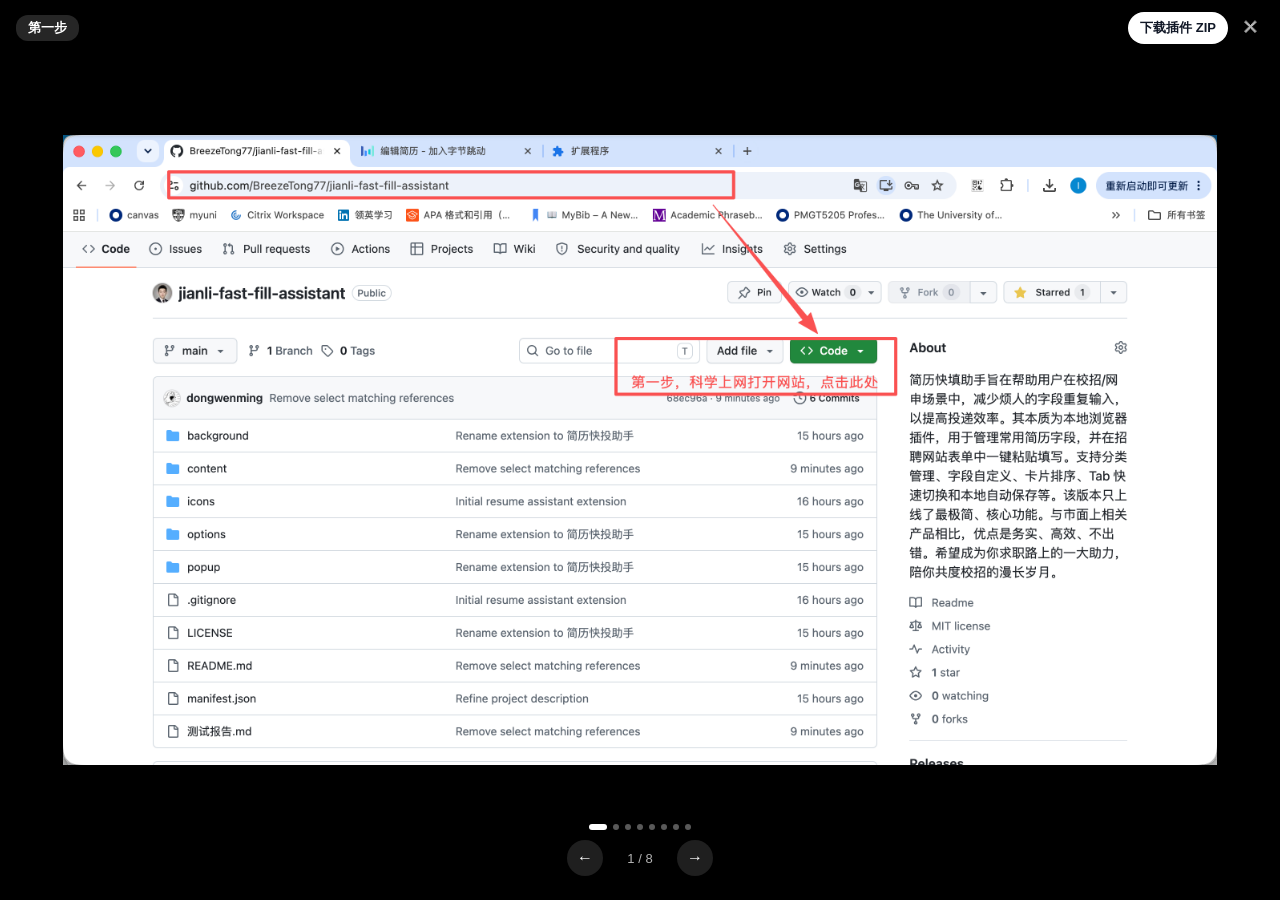
==== demo/resume-assistant-demo.html @ 9791b79c "Initial release of 简历快投助手" ====
<!DOCTYPE html>
<html lang="zh-CN">
<head>
<meta charset="UTF-8">
<meta name="viewport" content="width=device-width, initial-scale=1.0, maximum-scale=1.0, user-scalable=no">
<title>简历快投助手 · 操作演示</title>
<style>
  * { margin: 0; padding: 0; box-sizing: border-box; }
  body {
    font-family: -apple-system, BlinkMacSystemFont, "PingFang SC", "Microsoft YaHei", sans-serif;
    background: #000;
    display: flex; flex-direction: column; align-items: center;
    min-height: 100vh; min-height: 100dvh;
    overflow: hidden;
    touch-action: pan-y;
    -webkit-tap-highlight-color: transparent;
  }

  .header {
    position: fixed; top: 0; left: 0; right: 0; z-index: 10;
    display: flex; align-items: center; justify-content: space-between;
    padding: 12px 16px;
    background: linear-gradient(180deg, rgba(0,0,0,0.7) 0%, rgba(0,0,0,0) 100%);
  }
  .header .step-label {
    color: #fff; font-size: 13px; font-weight: 600;
    background: rgba(255,255,255,0.15); padding: 4px 12px; border-radius: 12px;
  }
  .header-actions { display: flex; align-items: center; gap: 10px; }
  .download-link {
    color: #111827; text-decoration: none; font-size: 13px; font-weight: 700;
    background: #fff; padding: 7px 12px; border-radius: 999px;
    box-shadow: 0 8px 24px rgba(0,0,0,0.18);
  }
  .download-link:active { transform: translateY(1px); }
  .header .close {
    color: rgba(255,255,255,0.7); font-size: 18px; padding: 4px; cursor: pointer;
  }

  .slider {
    width: 100%; flex: 1;
    display: flex; align-items: center; justify-content: center;
    overflow: hidden; position: relative;
  }
  .slides {
    display: flex; transition: transform 0.35s cubic-bezier(0.25, 0.46, 0.45, 0.94);
    height: 100%; width: 100%;
  }
  .slide {
    flex: 0 0 100%; display: flex; align-items: center; justify-content: center;
    padding: 4px;
  }
  .slide img {
    width: 100%; height: auto; max-height: 70vh; max-height: 70dvh;
    object-fit: contain;
    border-radius: 6px; box-shadow: 0 4px 24px rgba(0,0,0,0.3);
  }

  .footer {
    position: fixed; bottom: 0; left: 0; right: 0; z-index: 10;
    padding: 16px 20px 24px;
    background: linear-gradient(0deg, rgba(0,0,0,0.8) 0%, rgba(0,0,0,0) 100%);
    display: flex; flex-direction: column; align-items: center; gap: 10px;
  }
  .dots {
    display: flex; gap: 6px;
  }
  .dot {
    width: 6px; height: 6px; border-radius: 50%;
    background: rgba(255,255,255,0.35); transition: all 0.3s;
  }
  .dot.active { background: #fff; width: 18px; border-radius: 3px; }

  .nav-row {
    display: flex; gap: 12px; align-items: center;
  }
  .nav-btn {
    width: 36px; height: 36px; border-radius: 50%;
    background: rgba(255,255,255,0.12); border: none; color: #fff;
    font-size: 16px; cursor: pointer; display: flex; align-items: center;
    justify-content: center; transition: background 0.2s;
  }
  .nav-btn:active { background: rgba(255,255,255,0.25); }
  .page-num {
    color: rgba(255,255,255,0.7); font-size: 13px; font-weight: 500;
    min-width: 50px; text-align: center;
  }
</style>
</head>
<body>

<div class="header">
  <span class="step-label" id="stepLabel">第一步</span>
  <div class="header-actions">
    <a class="download-link" href="https://github.com/BreezeTong77/jianli-fast-fill-assistant/archive/refs/heads/main.zip" target="_blank" rel="noopener">下载插件 ZIP</a>
    <span class="close">✕</span>
  </div>
</div>

<div class="slider" id="slider">
  <div class="slides" id="slides"></div>
</div>

<div class="footer">
  <div class="dots" id="dots"></div>
  <div class="nav-row">
    <button class="nav-btn" id="prevBtn">←</button>
    <span class="page-num" id="pageNum">1 / 8</span>
    <button class="nav-btn" id="nextBtn">→</button>
  </div>
</div>

<script>
const images = [
  'assets/step-01-open-repo.png',
  'assets/step-02-download.png',
  'assets/step-03-manage-extensions.png',
  'assets/step-04-load-unpacked.png',
  'assets/step-05-pin-extension.png',
  'assets/step-07-open-settings.png',
  'assets/step-06-settings.png',
  'assets/step-08-paste.png'
];

const steps = ['第一步', '第二步', '第三步', '第四步', '第五步', '第六步', '第七步', '第八步'];

let current = 0;
let startX = 0;
let isDragging = false;

const slidesEl = document.getElementById('slides');
const dotsEl = document.getElementById('dots');
const stepLabel = document.getElementById('stepLabel');
const pageNum = document.getElementById('pageNum');

// 渲染
images.forEach((url, i) => {
  const slide = document.createElement('div');
  slide.className = 'slide';
  const img = document.createElement('img');
  img.src = url;
  img.alt = steps[i];
  img.loading = i === 0 ? 'eager' : 'lazy';
  slide.appendChild(img);
  slidesEl.appendChild(slide);

  const dot = document.createElement('div');
  dot.className = 'dot' + (i === 0 ? ' active' : '');
  dot.addEventListener('click', () => goTo(i));
  dotsEl.appendChild(dot);
});

function goTo(index) {
  current = Math.max(0, Math.min(index, images.length - 1));
  slidesEl.style.transform = `translateX(-${current * 100}%)`;
  stepLabel.textContent = steps[current];
  pageNum.textContent = `${current + 1} / ${images.length}`;
  document.querySelectorAll('.dot').forEach((d, i) => {
    d.classList.toggle('active', i === current);
  });
}

document.getElementById('prevBtn').addEventListener('click', () => goTo(current - 1));
document.getElementById('nextBtn').addEventListener('click', () => goTo(current + 1));

// 触摸滑动
const slider = document.getElementById('slider');
slider.addEventListener('touchstart', (e) => {
  startX = e.touches[0].clientX;
  isDragging = true;
  slidesEl.style.transition = 'none';
}, { passive: true });

slider.addEventListener('touchmove', (e) => {
  if (!isDragging) return;
  const dx = e.touches[0].clientX - startX;
  slidesEl.style.transform = `translateX(${-current * 100 + (dx / slider.offsetWidth * 100)}%)`;
}, { passive: true });

slider.addEventListener('touchend', (e) => {
  if (!isDragging) return;
  isDragging = false;
  slidesEl.style.transition = 'transform 0.35s cubic-bezier(0.25, 0.46, 0.45, 0.94)';
  const dx = e.changedTouches[0].clientX - startX;
  if (dx < -50) goTo(current + 1);
  else if (dx > 50) goTo(current - 1);
  else goTo(current);
});

// 键盘
document.addEventListener('keydown', (e) => {
  if (e.key === 'ArrowRight') goTo(current + 1);
  if (e.key === 'ArrowLeft') goTo(current - 1);
});
</script>
</body>
</html>
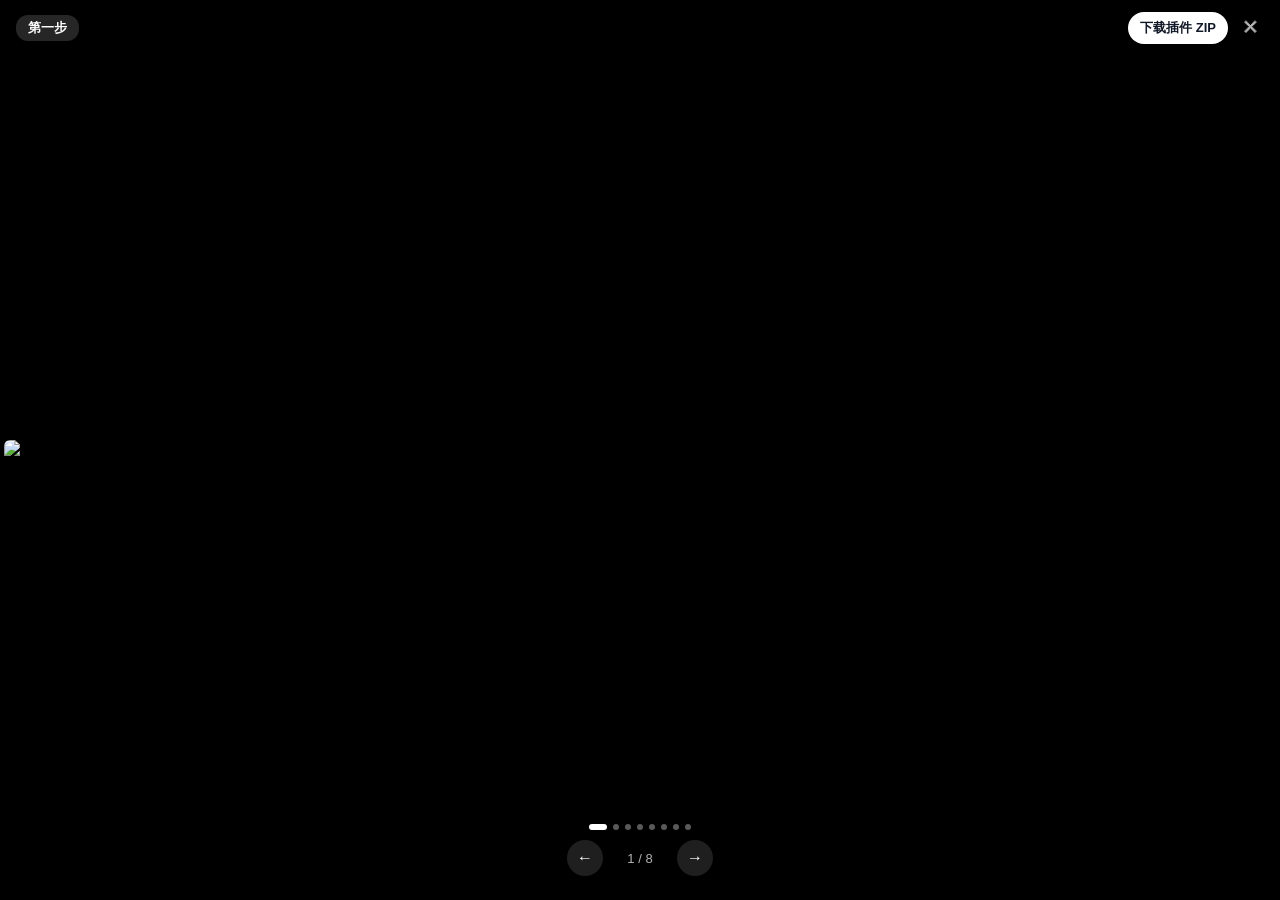
==== commit 10e1d389: "Publish demo page" ====
--- a/demo/resume-assistant-demo.html
+++ b/demo/resume-assistant-demo.html
@@ -112,14 +112,14 @@
 
 <script>
 const images = [
-  'assets/step-01-open-repo.png',
-  'assets/step-02-download.png',
-  'assets/step-03-manage-extensions.png',
-  'assets/step-04-load-unpacked.png',
-  'assets/step-05-pin-extension.png',
-  'assets/step-07-open-settings.png',
-  'assets/step-06-settings.png',
-  'assets/step-08-paste.png'
+  'https://www.coze.cn/s/gXtQsqgFvd8/',
+  'https://www.coze.cn/s/jKLWigKIaFs/',
+  'https://www.coze.cn/s/gCPce_d1eYk/',
+  'https://www.coze.cn/s/6s6mtWjCKvw/',
+  'https://www.coze.cn/s/ha1QUirNfaA/',
+  'https://www.coze.cn/s/iJp6JuoT824/',
+  'https://www.coze.cn/s/isOUXP1-JCM/',
+  'https://www.coze.cn/s/mr9akFpeZ7c/'
 ];
 
 const steps = ['第一步', '第二步', '第三步', '第四步', '第五步', '第六步', '第七步', '第八步'];
@@ -194,4 +194,4 @@
 });
 </script>
 </body>
-</html>
+</html>
